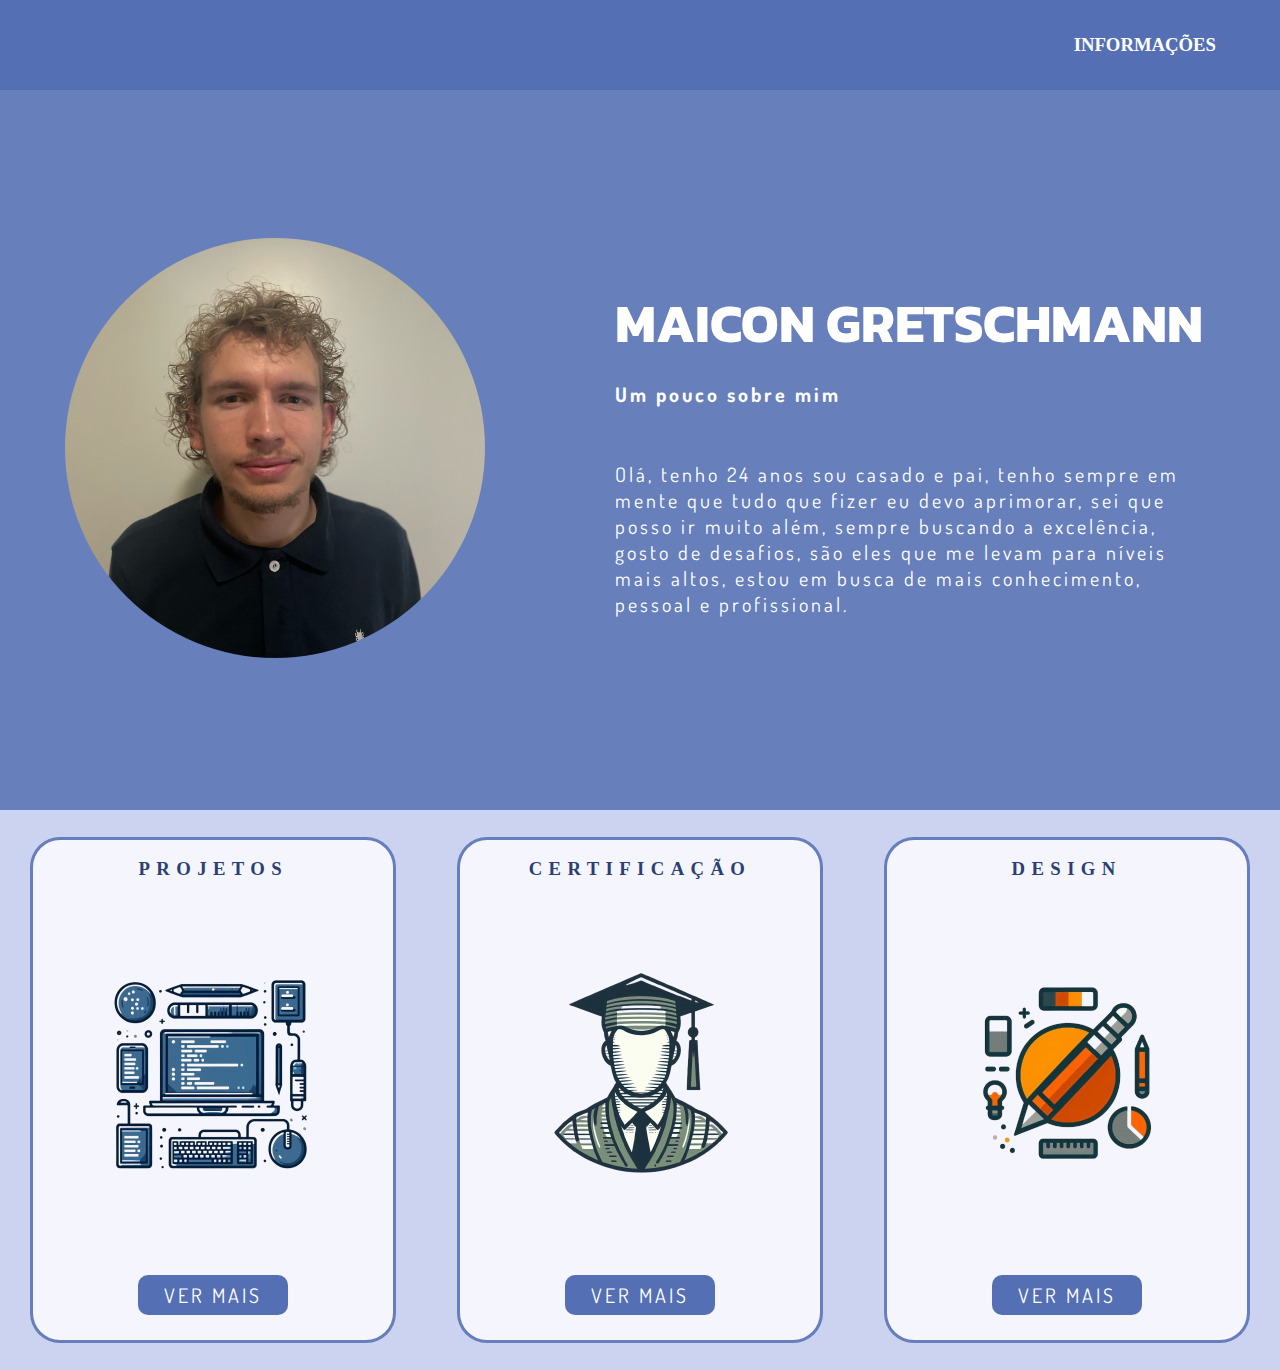
==== pages/portifolio.html @ 21d0fbcd "Reinicio dos processos de edições e ciração do visual" ====
<!DOCTYPE html>
<html lang="pt-br">

<head>
  <meta charset="UTF-8" />
  <meta name="description" content="Olá, sou o Maicon, acesse o meu portifolio para ver as minhas abilidades como desemvolvedor,
   se gostar de algum dos projetos eu posso fazer programar para você">
  <meta name="keywords" content="desenvolvimento web, programação, programador, front-end,
    back-end, desenvolvedor de software, HTML, CSS, JavaScript,
    projetos de programação,experiência do usuário, UI/UX, Git, banco de dados, API,
    tecnologia da informação, portfólio de programador">
  <meta name="author" content="Maicon Riebe Gretschmann">
  <meta http-equiv="X-UA-Compatible" content="IE=edge" />
  <meta name="viewport" content="width=device-width, initial-scale=1.0" />
  <title>Maicon Gretschmann</title>
  <link rel="stylesheet" type="text/css" href="../styles/portifolio.css" />
  <script src="../script/script.js" defer></script>
</head>


<body>
  <main>
    <header>
      <span id="links">
        <a href="#projetos">
          <h3>INFORMAÇÕES</h3>
        </a>
        <!--
        <a href="#contatar">
          <h3>CONTATAR</h3>
        </a>
        -->
      </span>
    </header>

    <div id="conteudo">
      <div class="conteudo">
        <img id="imagen_avatar_gif" data-src="../img/Foto_Perfil" src="../img/Avatar1.jpeg">

      </div>
      <div class="texto">
        <h1>MAICON GRETSCHMANN</h1>
        <h4>Um pouco sobre mim</h4>
        <p>Olá, tenho 24 anos sou  casado e pai, tenho sempre em mente que tudo que fizer eu devo aprimorar, 
          sei que posso ir muito além, sempre buscando a excelência, gosto de desafios, são eles que me levam para níveis mais altos, 
          estou em busca de mais conhecimento, pessoal e profissional.</p>
      </div>
    </div>

    
    <div id="projetos">
      
      <div class="projetos" onclick="executa_projetos()">
        <h3>PROJETOS</h3>
        <img src="../img/programador.png" alt="Imagem do projeto centralizador de link personalizado">
        <div class="suporte_botao">
          <div class="botao_ver_mais">
          <button id="btn_desenvolvimento" class="btn_ver_mais"> <p>VER MAIS</p> </button>
          </div> 
       </div> 
      </div>

      <div class="projetos" onclick="executa_certificados()">
        <h3>CERTIFICAÇÃO</h3>
        <img src="../img/formacao.png" alt="Imagem do projeto portifolio, com trabalhos de Web deigns, artes para midias sociais entre outros e certificados de Maicon Gretschmann ">
        <div class="suporte_botao">
          <div class="botao_ver_mais">
         <button id="btn_certificados" class="btn_ver_mais"> <p>VER MAIS</p> </button>
          </div> 
       </div>  
      </div>

      <div class="projetos" onclick="executa_design()">
        <h3>DESIGN</h3>
        <img id="img_deisgn" src="../img/desenho.png" alt="Imagem do projeto centralizador de link personalizado">
       
        <div class="suporte_botao">
          <div class="botao_ver_mais">
          <button id="btn_design" class="btn_ver_mais"> <p>VER MAIS</p> </button>
          </div> 
       </div>
      </div>
    </div>
    <div id="sobre">      
    </div>
  </main>
</body>


</html>
---- styles/portifolio.css ----
/* Imports */
@import url("https://fonts.googleapis.com/css2?family=Dosis&display=swap");
@import url("https://fonts.googleapis.com/css2?family=Dosis&family=Kanit:wght@500&display=swap");

:root{
    --cor-primaria: rgb(223, 108, 0);
    --cor-secundaria: #BBC1CC;
    --cor-terciaria: #f4f5fd;
    --cor-de-titulos: #ffffff;
    --cor-de-sub-titulos: #ffffff;
    --cor-de-textos: #ffffff;
    --cor-links: #ffffff;
    --cor-links-hover: #2b3f73;
    --cor-background: #546fb3e3;
    --cor-secundaria-background: #546fb3;
    --cor-de-cabecalho: #ffffff;
    --cor-botoes: #f4f5fd;
    --cor-btn: #546fb3;
    --cor-btn-hover: #2b3f73;
    --cor-de-bordas: #ffffff;
    --cor-de-bordas-hover: #001949 
    --cor-sombras: #000000;
    --cor-fundos: #09164d78;
    --cor-fundos-claros: #93a1df78;
}

*{
  margin: 0px;
  padding: 0px;
  text-decoration: none;
}

main{
  display: flex;
  flex-direction: column;
}

header{
  background-color: var(--cor-secundaria-background);
  display: flex;
  flex-direction: row-reverse;
  align-items: center;
  height: 10vh;
}

.btn_ver_mais{
  width: 100%;
  height: 100%;
  border-radius: 10px;
  border: none;
  background-color: var(--cor-btn);
  color: var(--cor-de-textos);
  cursor: pointer;
}

.btn_ver_mais:hover{
  transition: 500ms;
  background-color: var(--cor-btn-hover);
}

#links{
  display: flex;
  margin-right: 5%;
}

#links a{
  margin-right: 7%;
  text-decoration: none;
  color: var(--cor-links);
}

#links a :hover{
color: var(--cor-links-hover);
transition: 500ms;
}

#conteudo{
  display: flex;
  justify-content: space-around;
  align-items: center;
  background-color: var(--cor-background);
  height: 80vh;
}

.conteudo img{
  max-width: 420px;
  max-height: 420px;
  width: 60vw;
  height: 100vh;
  border-radius: 50%;
 }

.texto h1{
  color: var(--cor-de-titulos);
  font-size: 40pt;
}

.texto h4 {
  margin-top: 2vh;
  color: var(--cor-de-sub-titulos);
}

.texto p{
  max-width: 600px;
  width: 50vw;
  margin-top: 6vh;
  color: var(--cor-de-textos);
}

#projetos{
  display: flex;
  justify-content: space-around;
  background-color: var(--cor-fundos-claros);
  padding-top: 2vh;

  padding-bottom: 2vh;

}

.projetos{
  max-width: 360px;
  width: 36vw;
  max-height: 500px;
  height: 70vh;
  display: flex;
  flex-direction: column;
  justify-content: space-between;
  align-items: center;
  margin: 1vh;
  border: solid;
  background-color: var(--cor-terciaria);
  border-color: var(--cor-background);
  border-radius: 30px;
}

.projetos img{
  max-width: 250px;
  width: 25vw;
  border-radius: 3vw;
}

.projetos h3{
  margin-top: 2vh;
  margin-bottom: 2vh;
  font-weight: bold;
  letter-spacing: 0.5vw;
  color: var(--cor-btn-hover)

}

.suporte_botao{
  display: flex;
  width: 100%;
  height: 10vh;
  align-items: center;
  justify-content: center;
}

.suporte_botao .botao_ver_mais a :hover{
transition: 500ms;
color: var(--cor-links-hover);
}

.suporte_botao .botao_ver_mais{
  display: flex;
  width: 150px;
  height: 40px;
  border-radius: 10px;
  justify-content: center;
  align-items: center;
}

.botao_ver_mais a p {
  color: var(--cor-links);
}

.botao_ver_mais a p :hover{
  color: var(--cor-links-hover);
}

#contatar{
  width: 30vw;
  margin-bottom: 5vh;
  display: flex;
  flex-direction: column;
  padding-top: 2vh;
  padding-left: 4vw; 
}


/* Edição do texto */

.textoDirecional, h4, p {
  font-family: "Dosis", sans-serif;
  font-size: 20px;
  letter-spacing: 3px;
}

h1 {
  font-family: "Kanit", sans-serif;
  font-size: 55px;
  margin: 0px;
}
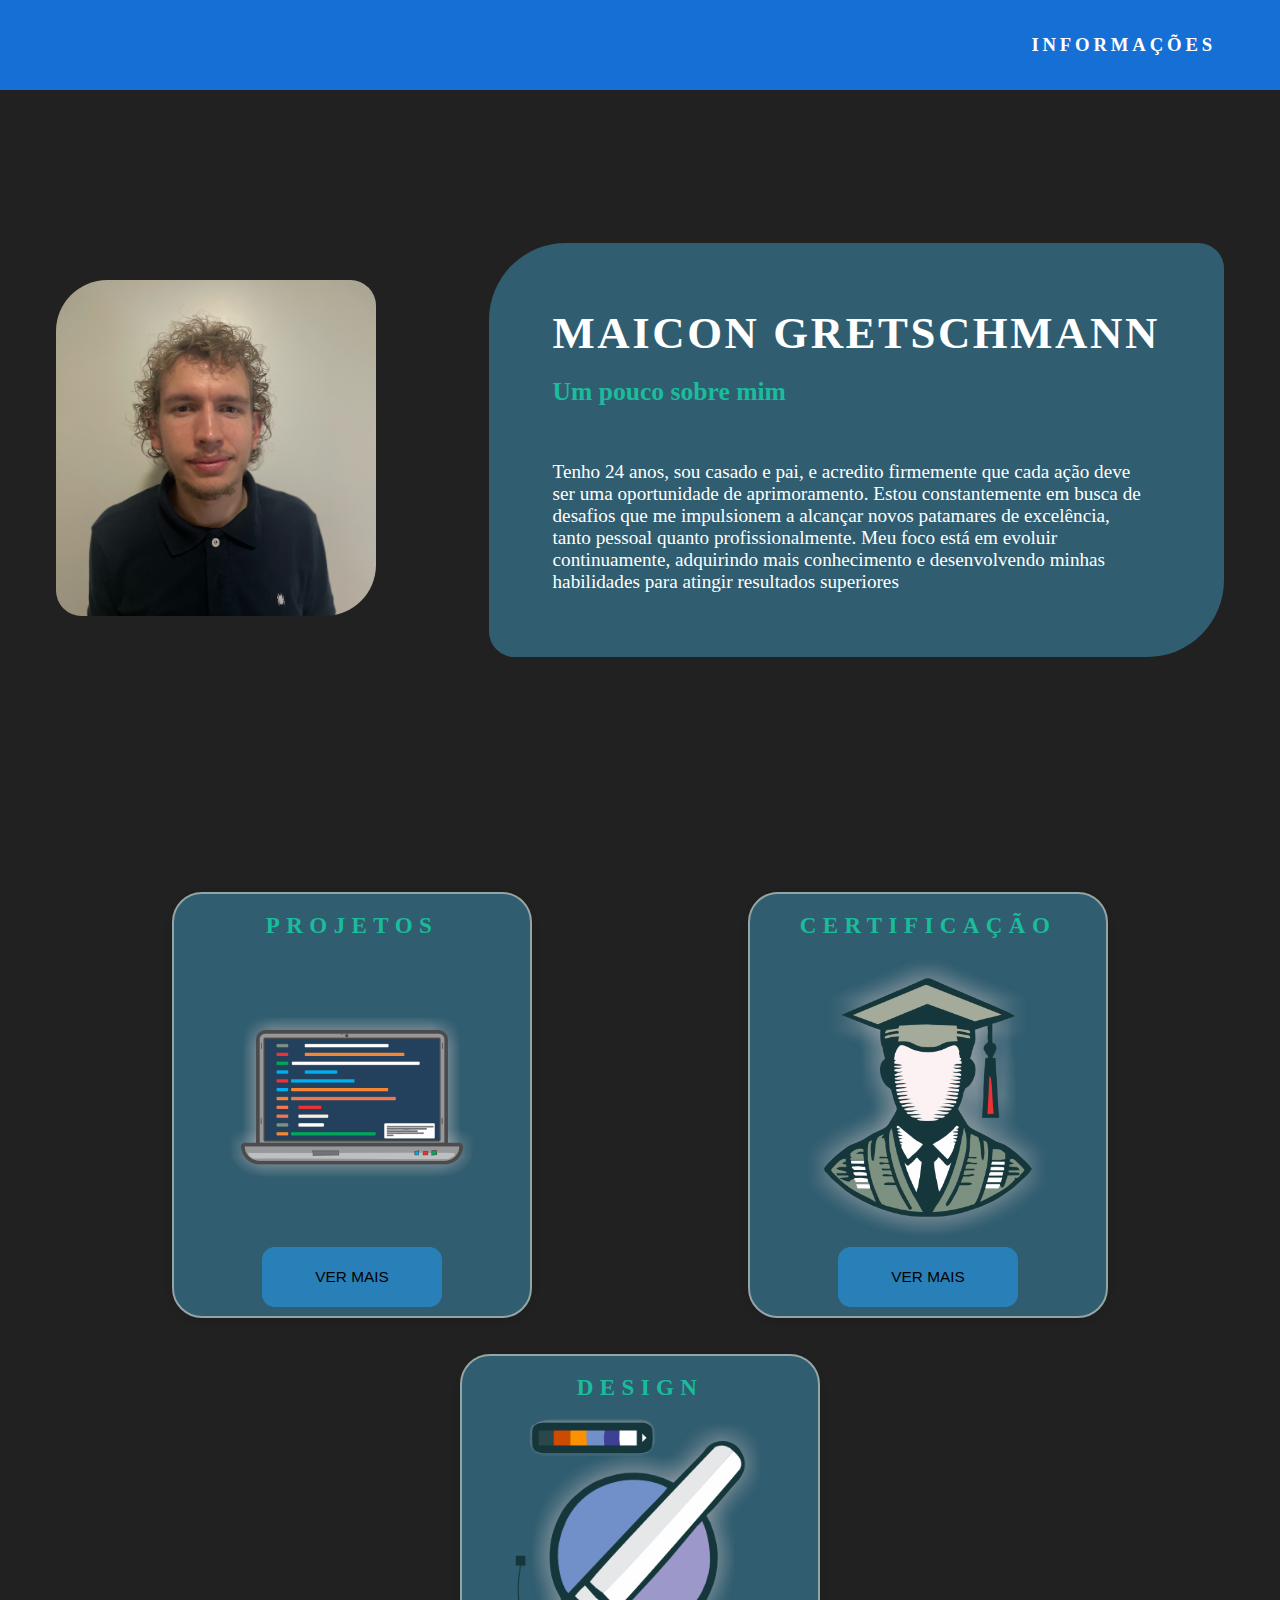
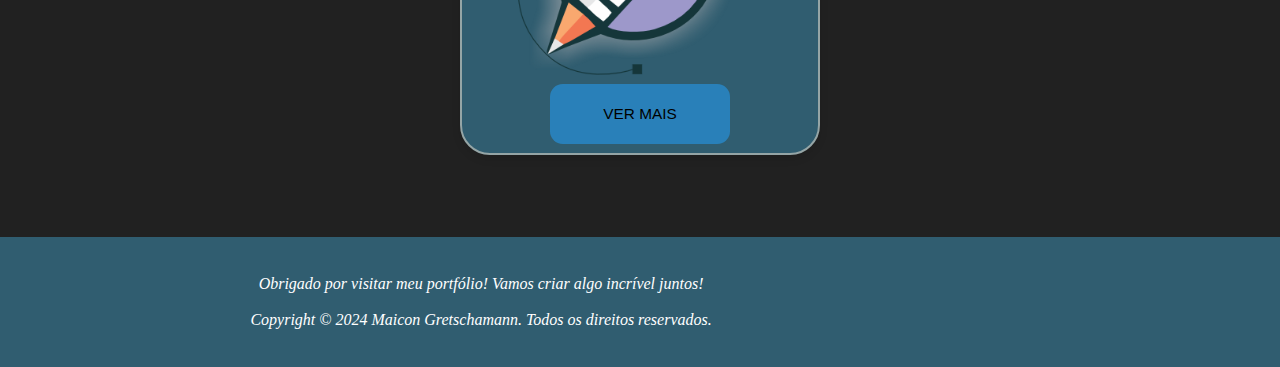
==== commit 7d9bcfcd: "atualização portfolio fndos e formas" ====
--- a/pages/portifolio.html
+++ b/pages/portifolio.html
@@ -41,9 +41,11 @@
       <div class="texto">
         <h1>MAICON GRETSCHMANN</h1>
         <h4>Um pouco sobre mim</h4>
-        <p>Olá, tenho 24 anos sou  casado e pai, tenho sempre em mente que tudo que fizer eu devo aprimorar, 
-          sei que posso ir muito além, sempre buscando a excelência, gosto de desafios, são eles que me levam para níveis mais altos, 
-          estou em busca de mais conhecimento, pessoal e profissional.</p>
+        <p>Tenho 24 anos, sou casado e pai, e acredito firmemente que cada ação deve ser uma oportunidade de aprimoramento.
+          Estou constantemente em busca de desafios que me impulsionem a alcançar novos patamares de excelência,
+           tanto pessoal quanto profissionalmente. Meu foco está em evoluir continuamente, adquirindo mais conhecimento
+           e desenvolvendo minhas habilidades para atingir resultados superiores</p>
+
       </div>
     </div>
 
@@ -52,7 +54,7 @@
       
       <div class="projetos" onclick="executa_projetos()">
         <h3>PROJETOS</h3>
-        <img src="../img/programador.png" alt="Imagem do projeto centralizador de link personalizado">
+        <img src="../img/PROJETOS/PROJEOTOS.png" alt="Imagem do projeto centralizador de link personalizado">
         <div class="suporte_botao">
           <div class="botao_ver_mais">
           <button id="btn_desenvolvimento" class="btn_ver_mais"> <p>VER MAIS</p> </button>
@@ -62,7 +64,7 @@
 
       <div class="projetos" onclick="executa_certificados()">
         <h3>CERTIFICAÇÃO</h3>
-        <img src="../img/formacao.png" alt="Imagem do projeto portifolio, com trabalhos de Web deigns, artes para midias sociais entre outros e certificados de Maicon Gretschmann ">
+        <img src="../img/CERTIFICAÇÃO/CERTIFICACAO.png" alt="Imagem do projeto portifolio, com trabalhos de Web deigns, artes para midias sociais entre outros e certificados de Maicon Gretschmann ">
         <div class="suporte_botao">
           <div class="botao_ver_mais">
          <button id="btn_certificados" class="btn_ver_mais"> <p>VER MAIS</p> </button>
@@ -72,7 +74,7 @@
 
       <div class="projetos" onclick="executa_design()">
         <h3>DESIGN</h3>
-        <img id="img_deisgn" src="../img/desenho.png" alt="Imagem do projeto centralizador de link personalizado">
+        <img id="img_deisgn" src="../img/DESING/DESING.png" alt="Imagem do projeto centralizador de link personalizado">
        
         <div class="suporte_botao">
           <div class="botao_ver_mais">
@@ -84,6 +86,14 @@
     <div id="sobre">      
     </div>
   </main>
+  <footer>
+      <div class="footer-quote">
+      <p>Obrigado por visitar meu portfólio! Vamos criar algo incrível juntos!</p>
+      <br/>
+      <p>Copyright &copy; 2024 Maicon Gretschamann. Todos os direitos reservados.</p>
+      <br/>
+    </div>
+</footer>
 </body>
 
 
--- a/styles/portifolio.css
+++ b/styles/portifolio.css
@@ -1,203 +1,357 @@
 /* Imports */
 @import url("https://fonts.googleapis.com/css2?family=Dosis&display=swap");
 @import url("https://fonts.googleapis.com/css2?family=Dosis&family=Kanit:wght@500&display=swap");
-
-:root{
-    --cor-primaria: rgb(223, 108, 0);
-    --cor-secundaria: #BBC1CC;
-    --cor-terciaria: #f4f5fd;
-    --cor-de-titulos: #ffffff;
-    --cor-de-sub-titulos: #ffffff;
-    --cor-de-textos: #ffffff;
-    --cor-links: #ffffff;
-    --cor-links-hover: #2b3f73;
-    --cor-background: #546fb3e3;
-    --cor-secundaria-background: #546fb3;
-    --cor-de-cabecalho: #ffffff;
-    --cor-botoes: #f4f5fd;
-    --cor-btn: #546fb3;
-    --cor-btn-hover: #2b3f73;
-    --cor-de-bordas: #ffffff;
-    --cor-de-bordas-hover: #001949 
-    --cor-sombras: #000000;
-    --cor-fundos: #09164d78;
-    --cor-fundos-claros: #93a1df78;
-}
-
-*{
-  margin: 0px;
-  padding: 0px;
-  text-decoration: none;
-}
-
-main{
+/* Importa fontes externas do Google Fonts. */
+
+/* Variáveis de cor */
+:root {    
+  --cor-primaria: #212121;
+  --cor-secundaria: #166FD4;
+  --cor-terciaria: #305d70;
+  --cor-terciaria-1: rgba(71, 201, 253, 0.36);
+  --cor-quaternaria: #f4f5fd;
+  --cor-hover: #001949;
+  --cor-texto: #ffffff;
+  --cor-texto-hover: #001949;
+  --cor-borda-hover: #000000;
+  --cor-de-titulos: #ffffff; /* Azul escuro para títulos */
+  --cor-de-sub-titulos: #1abc9c; /* Azul um pouco mais claro para subtítulos */
+  --cor-de-textos-1: #2c3e50; /* Azul escuro para textos */
+  --cor-de-textos-2: #2c3e50; /* Azul escuro para textos */
+  --cor-de-textos-3: #2c3e50; /* Azul escuro para textos */
+  --cor-links: #ffffff; /* Azul médio para links */
+  --cor-links-hover: #1abc9c; /* Verde água para hover dos links */
+  --cor-background: #ecf0f1; /* Fundo branco claro */
+  --cor-secundaria-background: #bdc3c7; /* Cinza claro para fundos */
+  --cor-de-cabecalho: #2c3e50; /* Azul escuro para cabeçalhos */
+  --cor-botoes: #2980b9; /* Azul médio para botões */
+  --cor-btn-hover: #1abc9c; /* Verde água no hover dos botões */
+  --cor-de-bordas: #95a5a6; /* Cinza claro para bordas */
+  --cor-sombras: rgba(0, 0, 0, 0.1); /* Sombras sutis */
+  --cor-fundos: #ffffff; /* Branco para fundos */
+  --cor-fundos-claros: #ecf0f1; /* Branco suave para áreas claras */
+  --cor-luz-hover: rgb(146 166 181 / 76%); /* Cor da luz ao redor das imagens no hover (amarelo claro) */
+}
+
+* {
+  margin: 0;
+  padding: 0;
+  box-sizing: border-box;
+  /* Reseta margens e preenchimentos para todos os elementos e define box-sizing para border-box,
+     garantindo que o padding e a borda sejam incluídos nas dimensões totais do elemento. */
+}
+
+main {
   display: flex;
   flex-direction: column;
-}
-
-header{
-  background-color: var(--cor-secundaria-background);
+  /* Define o contêiner principal como um flexbox com direção de coluna. */
+}
+
+header {
+  background-color: var(--cor-secundaria);
   display: flex;
   flex-direction: row-reverse;
   align-items: center;
   height: 10vh;
-}
-
-.btn_ver_mais{
+  /* Define o cabeçalho com uma cor de fundo, flexbox em direção inversa (elementos à direita),
+     alinhado verticalmente ao centro e altura de 10% da altura da viewport. */
+}
+
+.btn_ver_mais {
   width: 100%;
   height: 100%;
   border-radius: 10px;
   border: none;
-  background-color: var(--cor-btn);
+  background-color: var(--cor-botoes);
   color: var(--cor-de-textos);
   cursor: pointer;
-}
-
-.btn_ver_mais:hover{
   transition: 500ms;
+  /* Define um botão com largura e altura total do contêiner pai, bordas arredondadas,
+     sem bordas, cor de fundo e texto definidas por variáveis, cursor de ponteiro e
+     transição suave de 500ms para mudanças. */
+}
+
+.btn_ver_mais:hover {
   background-color: var(--cor-btn-hover);
-}
-
-#links{
+  /* Muda a cor de fundo do botão ao passar o cursor para a cor definida para hover. */
+}
+
+#links {
   display: flex;
   margin-right: 5%;
-}
-
-#links a{
+  text-decoration: none;
+  /* Define o contêiner de links como flexbox, adiciona uma margem direita de 5% e remove o sublinhado dos links. */
+}
+
+#links a {
   margin-right: 7%;
-  text-decoration: none;
   color: var(--cor-links);
-}
-
-#links a :hover{
-color: var(--cor-links-hover);
-transition: 500ms;
-}
-
-#conteudo{
+  transition: 500ms;
+  /* Define links dentro do contêiner com uma margem direita de 7%, cor de texto e transição suave de 500ms para mudanças. */
+}
+
+#links a:hover {
+  color: var(--cor-links-hover);
+  /* Muda a cor do texto dos links ao passar o cursor para a cor definida para hover. */
+}
+
+#conteudo {
   display: flex;
   justify-content: space-around;
   align-items: center;
-  background-color: var(--cor-background);
+  background-color: var(--cor-primaria);
   height: 80vh;
-}
-
-.conteudo img{
+  flex-wrap: wrap;
+  /* Define o contêiner de conteúdo como flexbox, com espaçamento igual entre itens,
+     alinhamento centralizado, cor de fundo e altura de 80% da altura da viewport,
+     permitindo que os itens sejam reorganizados em telas menores. */
+}
+
+.conteudo img {
+  width: 25vw;
   max-width: 420px;
+  height: auto;
   max-height: 420px;
-  width: 60vw;
-  height: 100vh;
-  border-radius: 50%;
- }
-
-.texto h1{
+  border-radius: 4vw 2vw 4vw 2vw;
+  /* Define as imagens dentro do contêiner de conteúdo para ter uma largura de 40% da largura da viewport,
+     largura máxima de 420px, altura automática, altura máxima de 420px e bordas arredondadas em círculo. */
+}
+
+h3 {
+  letter-spacing: 0.3vw;
+  text-decoration: none;
+  /* Define o espaçamento entre letras para cabeçalhos h3 e remove o sublinhado. */
+}
+
+.texto h1 {
+  font-size: 3.5vw;
+  letter-spacing: 0.2vw;
   color: var(--cor-de-titulos);
-  font-size: 40pt;
+  /* Define o tamanho da fonte, espaçamento entre letras e cor para cabeçalhos h1 dentro de texto. */
 }
 
 .texto h4 {
   margin-top: 2vh;
+  font-size: 2vw;
   color: var(--cor-de-sub-titulos);
-}
-
-.texto p{
+  /* Define a margem superior, tamanho da fonte e cor para cabeçalhos h4 dentro de texto. */
+}
+
+.texto p {
   max-width: 600px;
   width: 50vw;
   margin-top: 6vh;
-  color: var(--cor-de-textos);
-}
-
-#projetos{
+  font-size: 1.5vw;
+  color: var(--cor-texto);
+  /* Define a largura máxima, largura relativa, margem superior, tamanho da fonte e cor para parágrafos dentro de texto. */
+}
+
+div .texto{
+  background-color: var(--cor-terciaria);
+  padding: 5vw;
+  border-radius: 6vw 2vw 6vw 2vw;
+}
+
+#projetos {
   display: flex;
   justify-content: space-around;
-  background-color: var(--cor-fundos-claros);
-  padding-top: 2vh;
-
-  padding-bottom: 2vh;
-
-}
-
-.projetos{
+  background-color: var(--cor-primaria);
+  padding: 2vh 0;
+  flex-wrap: wrap;
+  padding: 5vw;
+  /* Define o contêiner de projetos como flexbox com espaçamento igual entre itens,
+     cor de fundo, preenchimento superior e inferior e permite a reorganização em telas menores. */
+}
+
+.projetos {
   max-width: 360px;
   width: 36vw;
-  max-height: 500px;
-  height: 70vh;
+  height: auto;
   display: flex;
   flex-direction: column;
   justify-content: space-between;
   align-items: center;
-  margin: 1vh;
-  border: solid;
+  margin: 2vh 1vw;
+  border: solid 0.18vw var(--cor-de-bordas);
   background-color: var(--cor-terciaria);
-  border-color: var(--cor-background);
   border-radius: 30px;
-}
-
-.projetos img{
+  box-shadow: 0 4px 8px var(--cor-sombras);
+  transition: transform 0.3s;
+  /* Define os projetos com largura máxima, largura relativa, altura automática,
+     layout flexível, bordas arredondadas, cor de fundo, sombra e transições suaves para transformações. */
+}
+
+.projetos:hover {
+  transform: translateY(-10px);
+  /* Adiciona efeito de elevação ao passar o cursor sobre o projeto. */
+}
+
+.projetos img {
   max-width: 250px;
   width: 25vw;
+  height: auto;
   border-radius: 3vw;
-}
-
-.projetos h3{
-  margin-top: 2vh;
-  margin-bottom: 2vh;
+  transition: filter 0.3s;
+  /* Define a largura máxima, largura relativa, altura automática e bordas arredondadas para imagens dentro dos projetos,
+     e adiciona uma transição suave para o efeito de filtro. */
+}
+
+.projetos:hover img {
+  filter: drop-shadow(0 0 15px var(--cor-luz-hover));
+  /* Adiciona uma sombra suave ao redor da imagem ao passar o cursor sobre o projeto,
+     criando um efeito de luz ao redor da imagem. */
+}
+
+.projetos h3 {
+  margin: 2vh 0;
   font-weight: bold;
+  font-size: 1.8vw;
   letter-spacing: 0.5vw;
-  color: var(--cor-btn-hover)
-
-}
-
-.suporte_botao{
+  color: var(--cor-btn-hover);
+  text-decoration: none;
+  /* Define a margem superior e inferior, peso da fonte, tamanho da fonte, espaçamento entre letras e cor para cabeçalhos h3 dentro dos projetos, e remove o sublinhado. */
+}
+
+.suporte_botao {
   display: flex;
   width: 100%;
-  height: 10vh;
   align-items: center;
   justify-content: center;
-}
-
-.suporte_botao .botao_ver_mais a :hover{
-transition: 500ms;
-color: var(--cor-links-hover);
-}
-
-.suporte_botao .botao_ver_mais{
-  display: flex;
-  width: 150px;
-  height: 40px;
-  border-radius: 10px;
-  justify-content: center;
-  align-items: center;
+  padding: 1vh 0;
+  /* Define o contêiner de suporte a botões como flexbox, com largura total, alinhamento e justificação centralizados e preenchimento vertical. */
+}
+
+.suporte_botao .btn_ver_mais {
+  max-width: 180px;
+  max-height: 60px;
+  width: 15vw;
+  height: 7vh;
+  border-radius: 1vw;
+  font-size: 1.2vw;
+  /* Define o botão dentro do suporte com largura e altura máximas, largura relativa, altura relativa,
+     bordas arredondadas e tamanho da fonte. */
 }
 
 .botao_ver_mais a p {
   color: var(--cor-links);
-}
-
-.botao_ver_mais a p :hover{
+  font-size: 1vw;
+  transition: 500ms;
+  text-decoration: none;
+  /* Define a cor do texto e tamanho da fonte para o parágrafo dentro do link do botão, com transição suave de 500ms para mudanças e remove o sublinhado. */
+}
+
+.botao_ver_mais a p:hover {
   color: var(--cor-links-hover);
-}
-
-#contatar{
-  width: 30vw;
-  margin-bottom: 5vh;
-  display: flex;
-  flex-direction: column;
+  /* Muda a cor do texto ao passar o cursor sobre o parágrafo dentro do link do botão. */
+}
+
+/* Estilos responsivos */
+@media (max-width: 768px) {
+  .texto h1 {
+    font-size: 5vw;
+  }
+
+  .texto h4 {
+    font-size: 3vw;
+  }
+
+  .texto p {
+    font-size: 2.5vw;
+    width: 90vw;
+  }
+
+  #conteudo {
+    flex-direction: column;
+    height: auto;
+  }
+
+  .conteudo img {
+    width: 60vw;
+  }
+
+  .projetos {
+    width: 80vw;
+  }
+
+  .projetos h3 {
+    font-size: 3vw;
+  }
+
+  .suporte_botao .btn_ver_mais {
+    width: 30vw;
+    font-size: 3vw;
+  }
+  /* Estilos aplicados quando a largura da viewport é 768px ou menor, ajustando tamanhos de fonte e larguras para maior legibilidade e adaptabilidade em dispositivos menores. */
+}
+
+@media (max-width: 480px) {
+  .texto h1 {
+    font-size: 6vw;
+  }
+
+  .texto h4 {
+    font-size: 4vw;
+  }
+
+  .texto p {
+    font-size: 3vw;
+  }
+
+  .conteudo img {
+    width: 70vw;
+  }
+
+  .projetos {
+    width: 90vw;
+  }
+
+  .projetos h3 {
+    font-size: 4vw;
+  }
+
+  .suporte_botao .btn_ver_mais {
+    width: 40vw;
+    font-size: 4vw;
+  }
+  /* Estilos aplicados quando a largura da viewport é 480px ou menor, ajustando ainda mais tamanhos de fonte e larguras para dispositivos muito pequenos. */
+}
+
+
+footer {
+  background-color:var(--cor-terciaria);
+  color: white;
+  padding: 20px;
+  text-align: left;
+  display: flex;
+  
+}
+
+.footer-content {
+  display: flex;
+  flex-wrap: wrap;
+  justify-content: space-between;
+  align-items: center;
+
+}
+
+.contact, .copyright, .quick-links, .certifications, .location {
+  flex: 1;
+  margin: 10px;
+
+}
+
+a {
+  color: #ffcc00; /* Cor para os links */
+  text-decoration: none;
+}
+
+a:hover {
+  text-decoration: underline;
+}
+
+.footer-quote {
+  text-align: center;
+  font-style: italic;
+  padding-left: 18vw;
   padding-top: 2vh;
-  padding-left: 4vw; 
-}
-
-
-/* Edição do texto */
-
-.textoDirecional, h4, p {
-  font-family: "Dosis", sans-serif;
-  font-size: 20px;
-  letter-spacing: 3px;
-}
-
-h1 {
-  font-family: "Kanit", sans-serif;
-  font-size: 55px;
-  margin: 0px;
-}
+}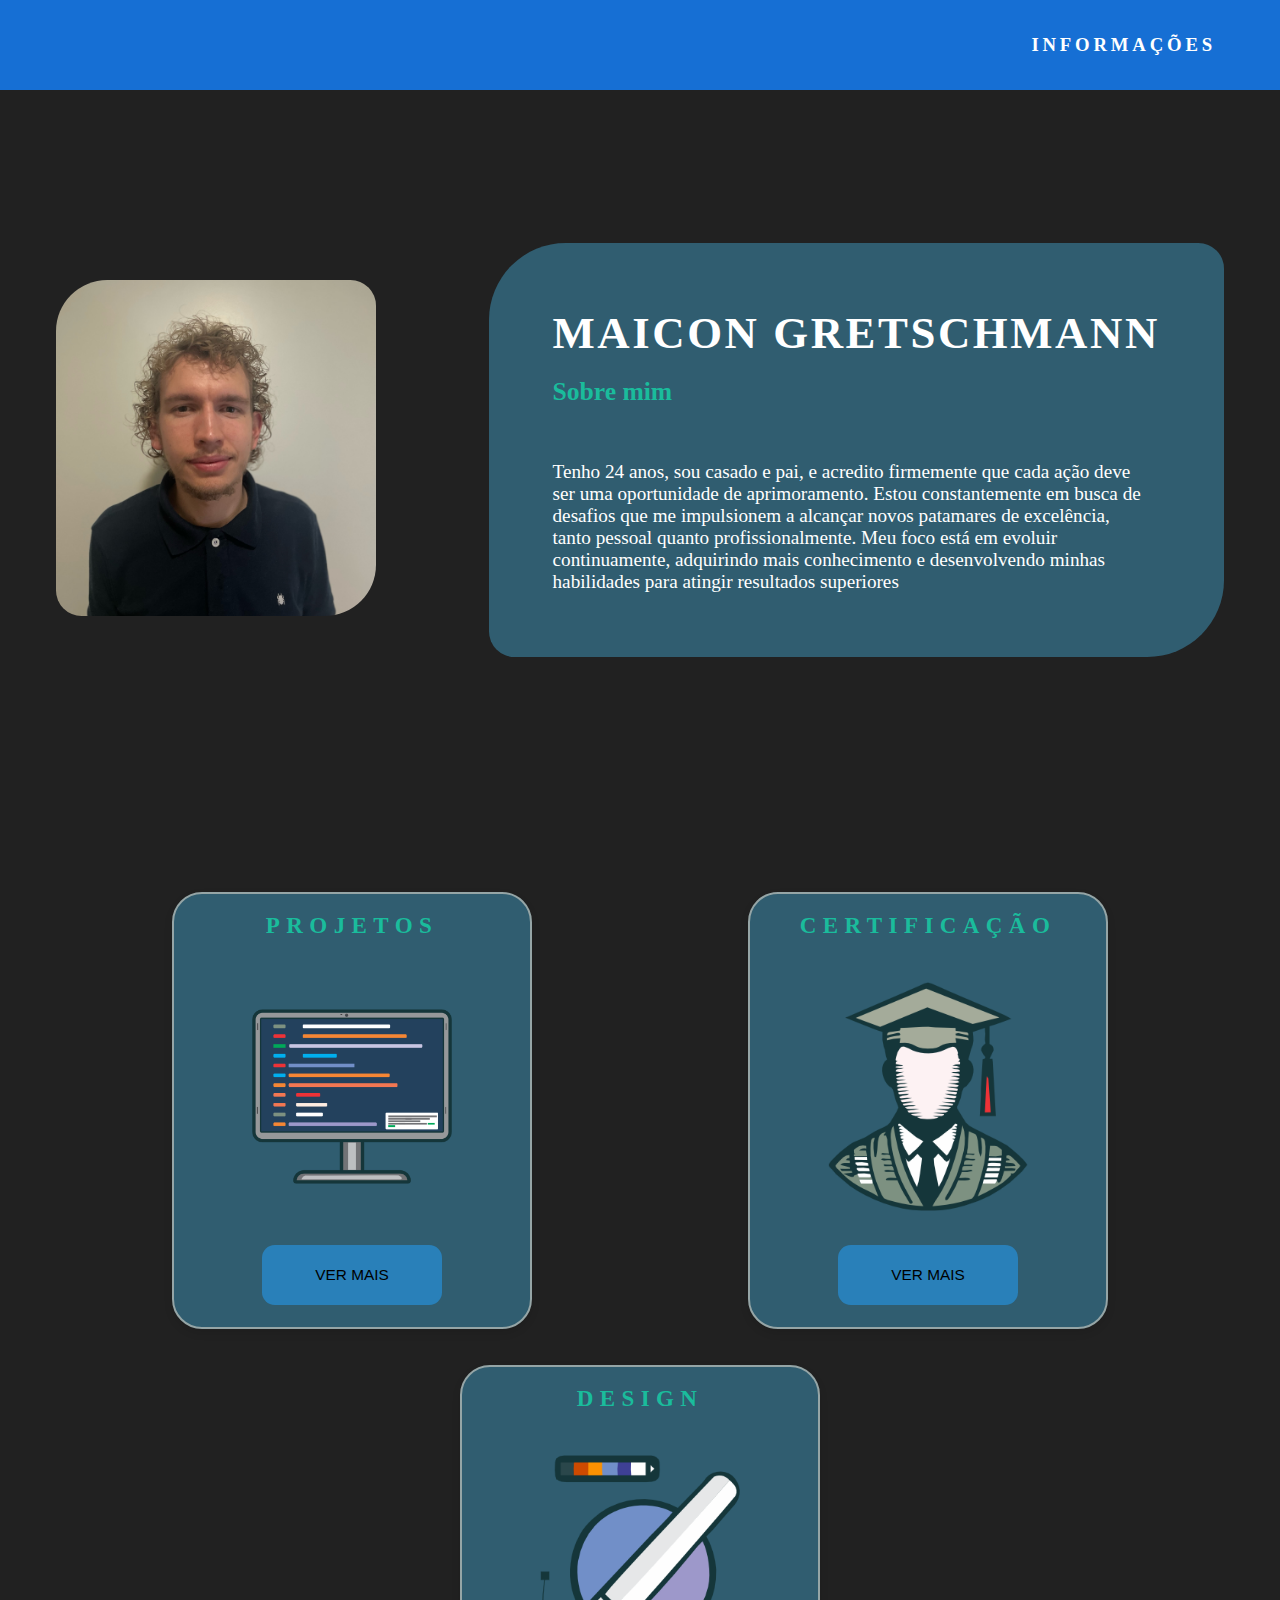
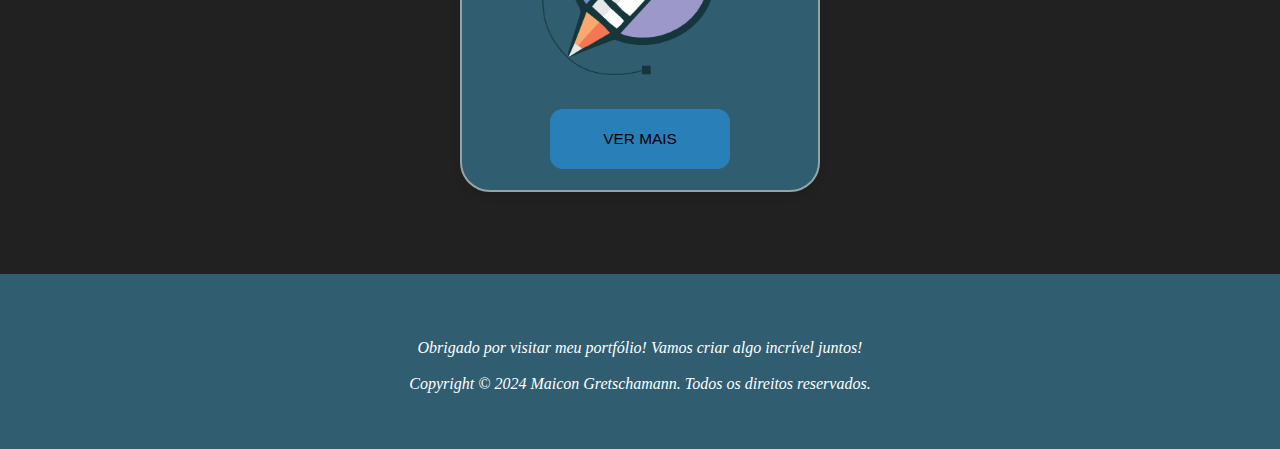
==== commit 1d7b23c6: "Atualizar" ====
--- a/pages/portifolio.html
+++ b/pages/portifolio.html
@@ -40,7 +40,7 @@
       </div>
       <div class="texto">
         <h1>MAICON GRETSCHMANN</h1>
-        <h4>Um pouco sobre mim</h4>
+        <h4>Sobre mim</h4>
         <p>Tenho 24 anos, sou casado e pai, e acredito firmemente que cada ação deve ser uma oportunidade de aprimoramento.
           Estou constantemente em busca de desafios que me impulsionem a alcançar novos patamares de excelência,
            tanto pessoal quanto profissionalmente. Meu foco está em evoluir continuamente, adquirindo mais conhecimento
@@ -48,13 +48,11 @@
 
       </div>
     </div>
-
-    
     <div id="projetos">
       
       <div class="projetos" onclick="executa_projetos()">
         <h3>PROJETOS</h3>
-        <img src="../img/PROJETOS/PROJEOTOS.png" alt="Imagem do projeto centralizador de link personalizado">
+        <img src="../img/PROJETOS/PROJEOTO.png" alt="Imagem do projeto centralizador de link personalizado">
         <div class="suporte_botao">
           <div class="botao_ver_mais">
           <button id="btn_desenvolvimento" class="btn_ver_mais"> <p>VER MAIS</p> </button>
@@ -92,9 +90,8 @@
       <br/>
       <p>Copyright &copy; 2024 Maicon Gretschamann. Todos os direitos reservados.</p>
       <br/>
+      <br/>
     </div>
 </footer>
 </body>
-
-
 </html>--- a/styles/portifolio.css
+++ b/styles/portifolio.css
@@ -177,6 +177,7 @@
   border-radius: 30px;
   box-shadow: 0 4px 8px var(--cor-sombras);
   transition: transform 0.3s;
+  padding-bottom: 1vw;
   /* Define os projetos com largura máxima, largura relativa, altura automática,
      layout flexível, bordas arredondadas, cor de fundo, sombra e transições suaves para transformações. */
 }
@@ -187,10 +188,10 @@
 }
 
 .projetos img {
-  max-width: 250px;
+  max-width: 200px;
   width: 25vw;
+  padding: 25px 0 25px 0;
   height: auto;
-  border-radius: 3vw;
   transition: filter 0.3s;
   /* Define a largura máxima, largura relativa, altura automática e bordas arredondadas para imagens dentro dos projetos,
      e adiciona uma transição suave para o efeito de filtro. */
@@ -321,8 +322,6 @@
   background-color:var(--cor-terciaria);
   color: white;
   padding: 20px;
-  text-align: left;
-  display: flex;
   
 }
 
@@ -352,6 +351,5 @@
 .footer-quote {
   text-align: center;
   font-style: italic;
-  padding-left: 18vw;
-  padding-top: 2vh;
-}+  padding-top: 5vh;
+}
